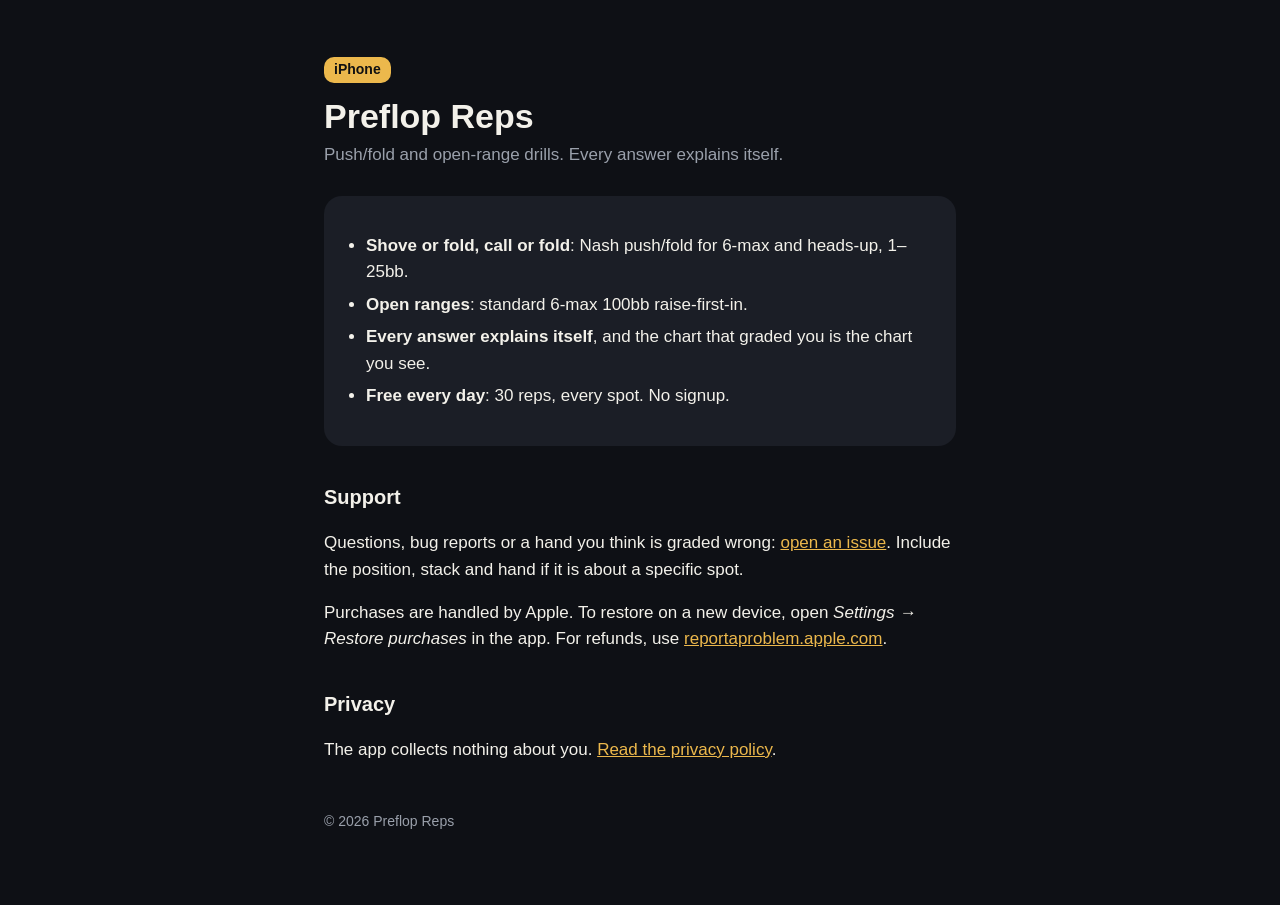
==== index.html @ ac99ff32 "Support and privacy pages for Preflop Reps Co-Authored-By: Claude Opus 5.5 <noreply@anthropic.com>" ====
<!doctype html>
<html lang="en"><head><meta charset="utf-8"><meta name="viewport" content="width=device-width,initial-scale=1">
<title>Preflop Reps — Poker Trainer</title><meta name="description" content="Preflop Reps drills push/fold and open-raise decisions with an explanation for every answer.">
<link rel="stylesheet" href="style.css"></head>
<body><main>
<span class="mark">iPhone</span>
<h1>Preflop Reps</h1>
<p class="sub">Push/fold and open-range drills. Every answer explains itself.</p>
<div class="card">
<ul>
<li><strong>Shove or fold, call or fold</strong>: Nash push/fold for 6-max and heads-up, 1–25bb.</li>
<li><strong>Open ranges</strong>: standard 6-max 100bb raise-first-in.</li>
<li><strong>Every answer explains itself</strong>, and the chart that graded you is the chart you see.</li>
<li><strong>Free every day</strong>: 30 reps, every spot. No signup.</li>
</ul>
</div>
<h2>Support</h2>
<p>Questions, bug reports or a hand you think is graded wrong: <a href="https://github.com/redkiho/preflop-reps-site/issues/new">open an issue</a>. Include the position, stack and hand if it is about a specific spot.</p>
<p>Purchases are handled by Apple. To restore on a new device, open <em>Settings → Restore purchases</em> in the app. For refunds, use <a href="https://reportaproblem.apple.com">reportaproblem.apple.com</a>.</p>
<h2>Privacy</h2>
<p>The app collects nothing about you. <a href="privacy.html">Read the privacy policy</a>.</p>
<footer>© 2026 Preflop Reps</footer>
</main></body></html>
---- style.css ----
:root{--bg:#0e1015;--card:#1b1e26;--ink:#f3f1ea;--muted:#9aa0ab;--gold:#ecb84c}
*{box-sizing:border-box}body{margin:0;background:var(--bg);color:var(--ink);font:17px/1.55 -apple-system,BlinkMacSystemFont,"SF Pro Text","Helvetica Neue",Arial,sans-serif}
main{max-width:680px;margin:0 auto;padding:56px 24px 72px}
h1{font-size:34px;line-height:1.15;margin:0 0 6px}h2{font-size:20px;margin:36px 0 8px}
.sub{color:var(--muted);margin:0 0 28px}a{color:var(--gold)}
.card{background:var(--card);border-radius:18px;padding:20px 22px;margin:18px 0}
ul{padding-left:20px}li{margin:6px 0}footer{margin-top:48px;color:var(--muted);font-size:14px}
.mark{display:inline-block;background:var(--gold);color:#111;border-radius:10px;padding:2px 10px;font-weight:700;font-size:14px;margin-bottom:14px}
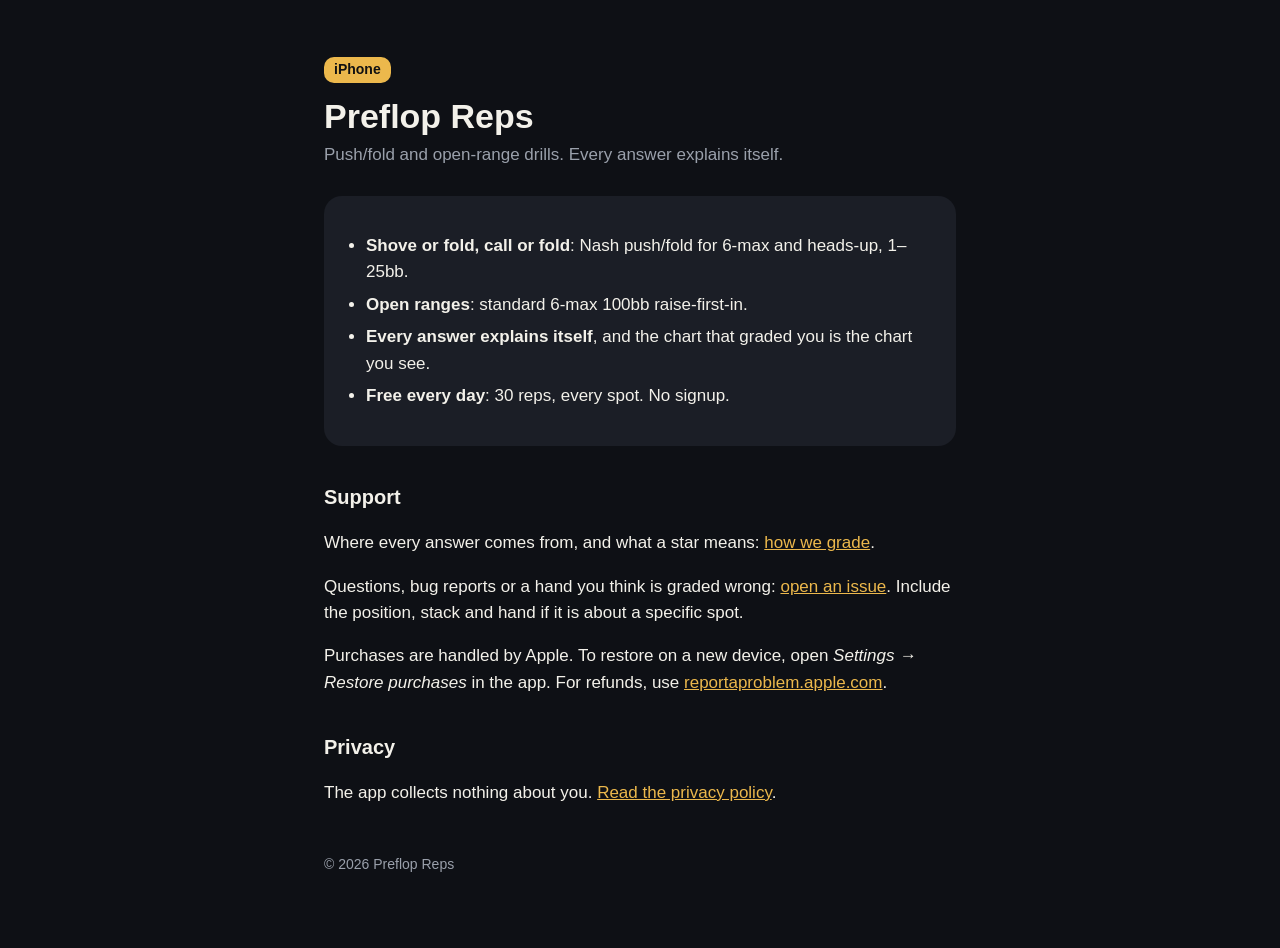
==== commit f8eaa6cb: "How we grade: where every answer comes from and what a star means (the in-app page, on the web)" ====
--- a/index.html
+++ b/index.html
@@ -15,6 +15,7 @@
 </ul>
 </div>
 <h2>Support</h2>
+<p>Where every answer comes from, and what a star means: <a href="grading.html">how we grade</a>.</p>
 <p>Questions, bug reports or a hand you think is graded wrong: <a href="https://github.com/redkiho/preflop-reps-site/issues/new">open an issue</a>. Include the position, stack and hand if it is about a specific spot.</p>
 <p>Purchases are handled by Apple. To restore on a new device, open <em>Settings → Restore purchases</em> in the app. For refunds, use <a href="https://reportaproblem.apple.com">reportaproblem.apple.com</a>.</p>
 <h2>Privacy</h2>
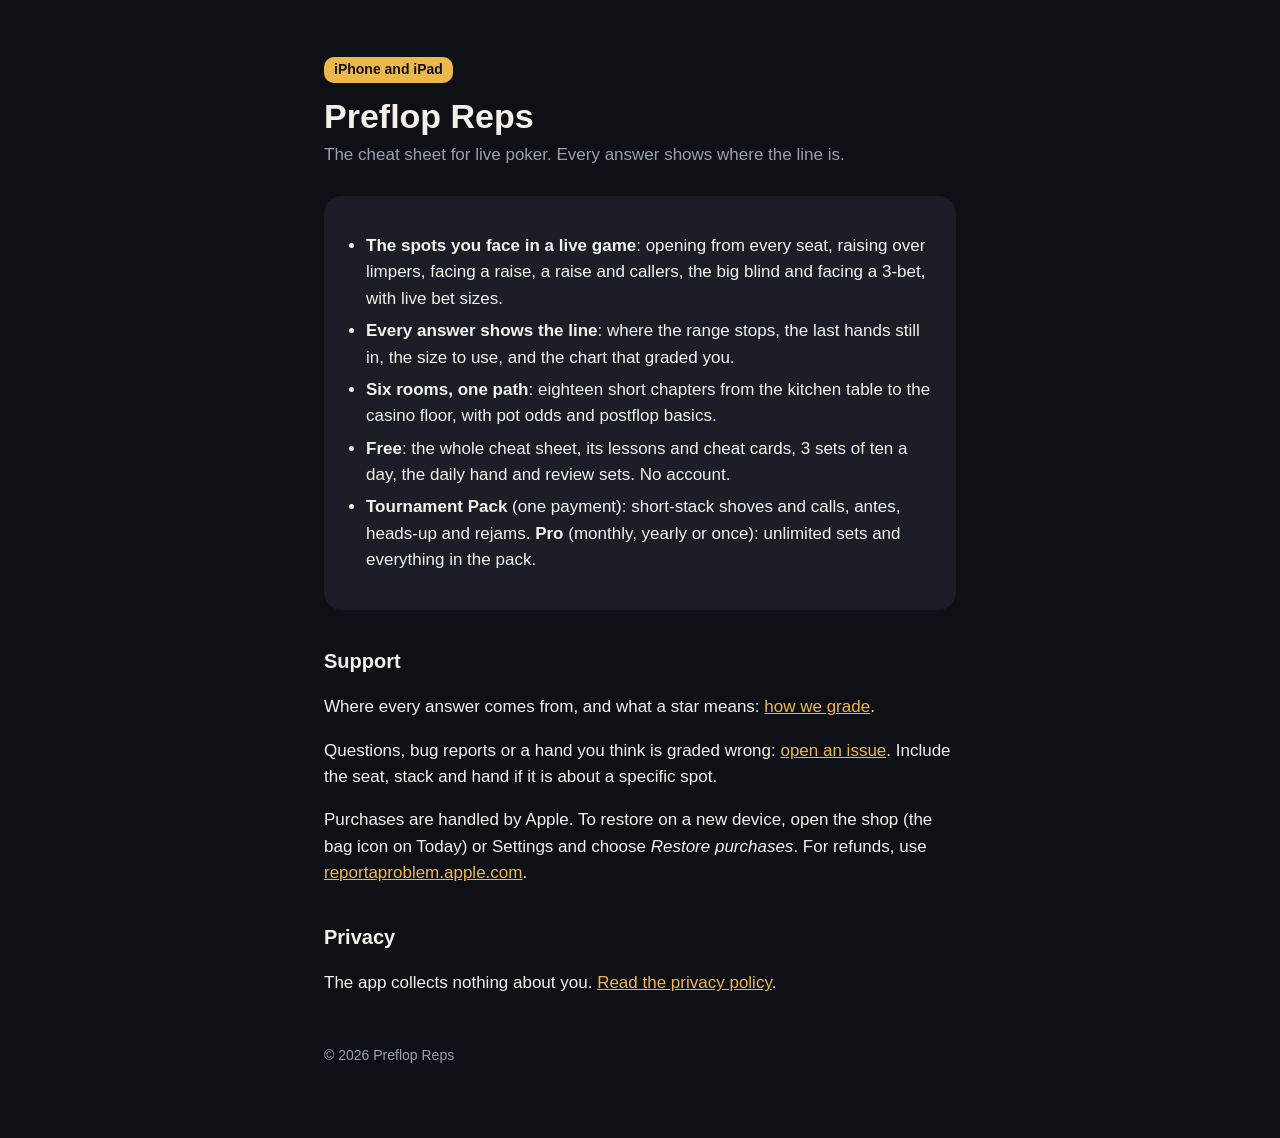
==== commit 1a85f748: "Support page describes the app as it ships (live cheat sheet, the free day, the pack and Pro; iPhone" ====
--- a/index.html
+++ b/index.html
@@ -1,23 +1,24 @@
 <!doctype html>
 <html lang="en"><head><meta charset="utf-8"><meta name="viewport" content="width=device-width,initial-scale=1">
-<title>Preflop Reps — Poker Trainer</title><meta name="description" content="Preflop Reps drills push/fold and open-raise decisions with an explanation for every answer.">
+<title>Preflop Reps — Poker Trainer</title><meta name="description" content="Preflop Reps is the cheat sheet for live poker: which hands to raise, where the line is, and how much to bet, with an explanation for every answer.">
 <link rel="stylesheet" href="style.css"></head>
 <body><main>
-<span class="mark">iPhone</span>
+<span class="mark">iPhone and iPad</span>
 <h1>Preflop Reps</h1>
-<p class="sub">Push/fold and open-range drills. Every answer explains itself.</p>
+<p class="sub">The cheat sheet for live poker. Every answer shows where the line is.</p>
 <div class="card">
 <ul>
-<li><strong>Shove or fold, call or fold</strong>: Nash push/fold for 6-max and heads-up, 1–25bb.</li>
-<li><strong>Open ranges</strong>: standard 6-max 100bb raise-first-in.</li>
-<li><strong>Every answer explains itself</strong>, and the chart that graded you is the chart you see.</li>
-<li><strong>Free every day</strong>: 30 reps, every spot. No signup.</li>
+<li><strong>The spots you face in a live game</strong>: opening from every seat, raising over limpers, facing a raise, a raise and callers, the big blind and facing a 3-bet, with live bet sizes.</li>
+<li><strong>Every answer shows the line</strong>: where the range stops, the last hands still in, the size to use, and the chart that graded you.</li>
+<li><strong>Six rooms, one path</strong>: eighteen short chapters from the kitchen table to the casino floor, with pot odds and postflop basics.</li>
+<li><strong>Free</strong>: the whole cheat sheet, its lessons and cheat cards, 3 sets of ten a day, the daily hand and review sets. No account.</li>
+<li><strong>Tournament Pack</strong> (one payment): short-stack shoves and calls, antes, heads-up and rejams. <strong>Pro</strong> (monthly, yearly or once): unlimited sets and everything in the pack.</li>
 </ul>
 </div>
 <h2>Support</h2>
 <p>Where every answer comes from, and what a star means: <a href="grading.html">how we grade</a>.</p>
-<p>Questions, bug reports or a hand you think is graded wrong: <a href="https://github.com/redkiho/preflop-reps-site/issues/new">open an issue</a>. Include the position, stack and hand if it is about a specific spot.</p>
-<p>Purchases are handled by Apple. To restore on a new device, open <em>Settings → Restore purchases</em> in the app. For refunds, use <a href="https://reportaproblem.apple.com">reportaproblem.apple.com</a>.</p>
+<p>Questions, bug reports or a hand you think is graded wrong: <a href="https://github.com/redkiho/preflop-reps-site/issues/new">open an issue</a>. Include the seat, stack and hand if it is about a specific spot.</p>
+<p>Purchases are handled by Apple. To restore on a new device, open the shop (the bag icon on Today) or Settings and choose <em>Restore purchases</em>. For refunds, use <a href="https://reportaproblem.apple.com">reportaproblem.apple.com</a>.</p>
 <h2>Privacy</h2>
 <p>The app collects nothing about you. <a href="privacy.html">Read the privacy policy</a>.</p>
 <footer>© 2026 Preflop Reps</footer>
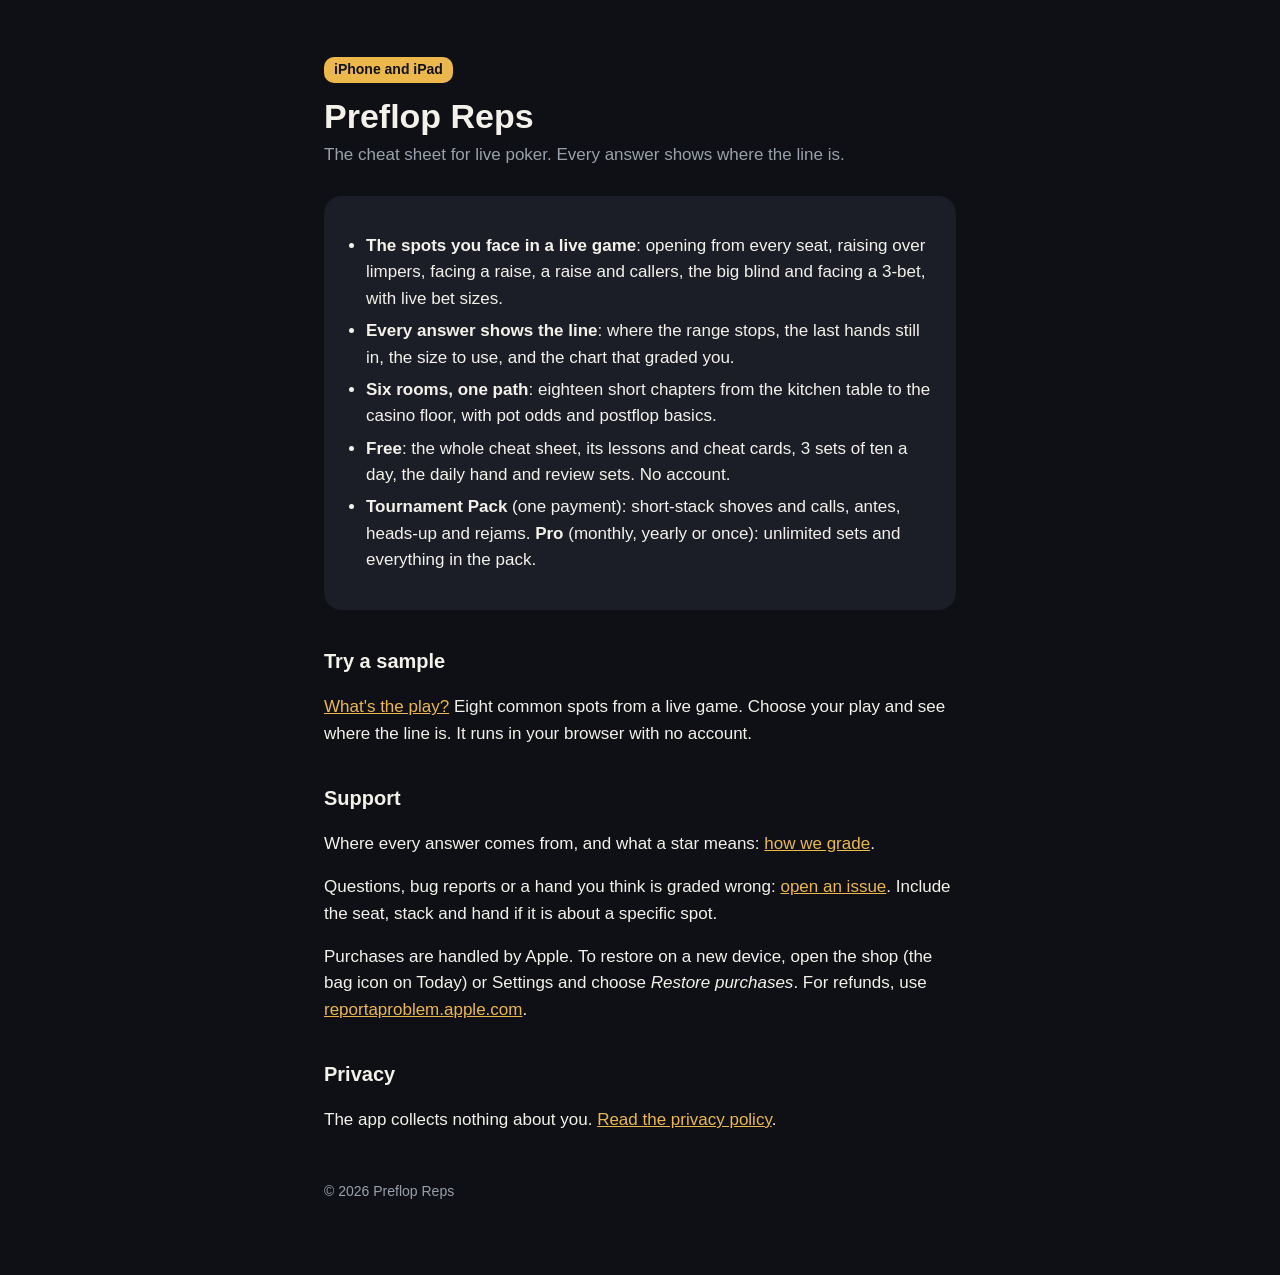
==== commit 9af61675: "Add Preflop Reps' eight-spot drill and link it from support A browser sample of eight common preflop" ====
--- a/index.html
+++ b/index.html
@@ -15,6 +15,8 @@
 <li><strong>Tournament Pack</strong> (one payment): short-stack shoves and calls, antes, heads-up and rejams. <strong>Pro</strong> (monthly, yearly or once): unlimited sets and everything in the pack.</li>
 </ul>
 </div>
+<h2>Try a sample</h2>
+<p><a href="drill/">What's the play?</a> Eight common spots from a live game. Choose your play and see where the line is. It runs in your browser with no account.</p>
 <h2>Support</h2>
 <p>Where every answer comes from, and what a star means: <a href="grading.html">how we grade</a>.</p>
 <p>Questions, bug reports or a hand you think is graded wrong: <a href="https://github.com/redkiho/preflop-reps-site/issues/new">open an issue</a>. Include the seat, stack and hand if it is about a specific spot.</p>
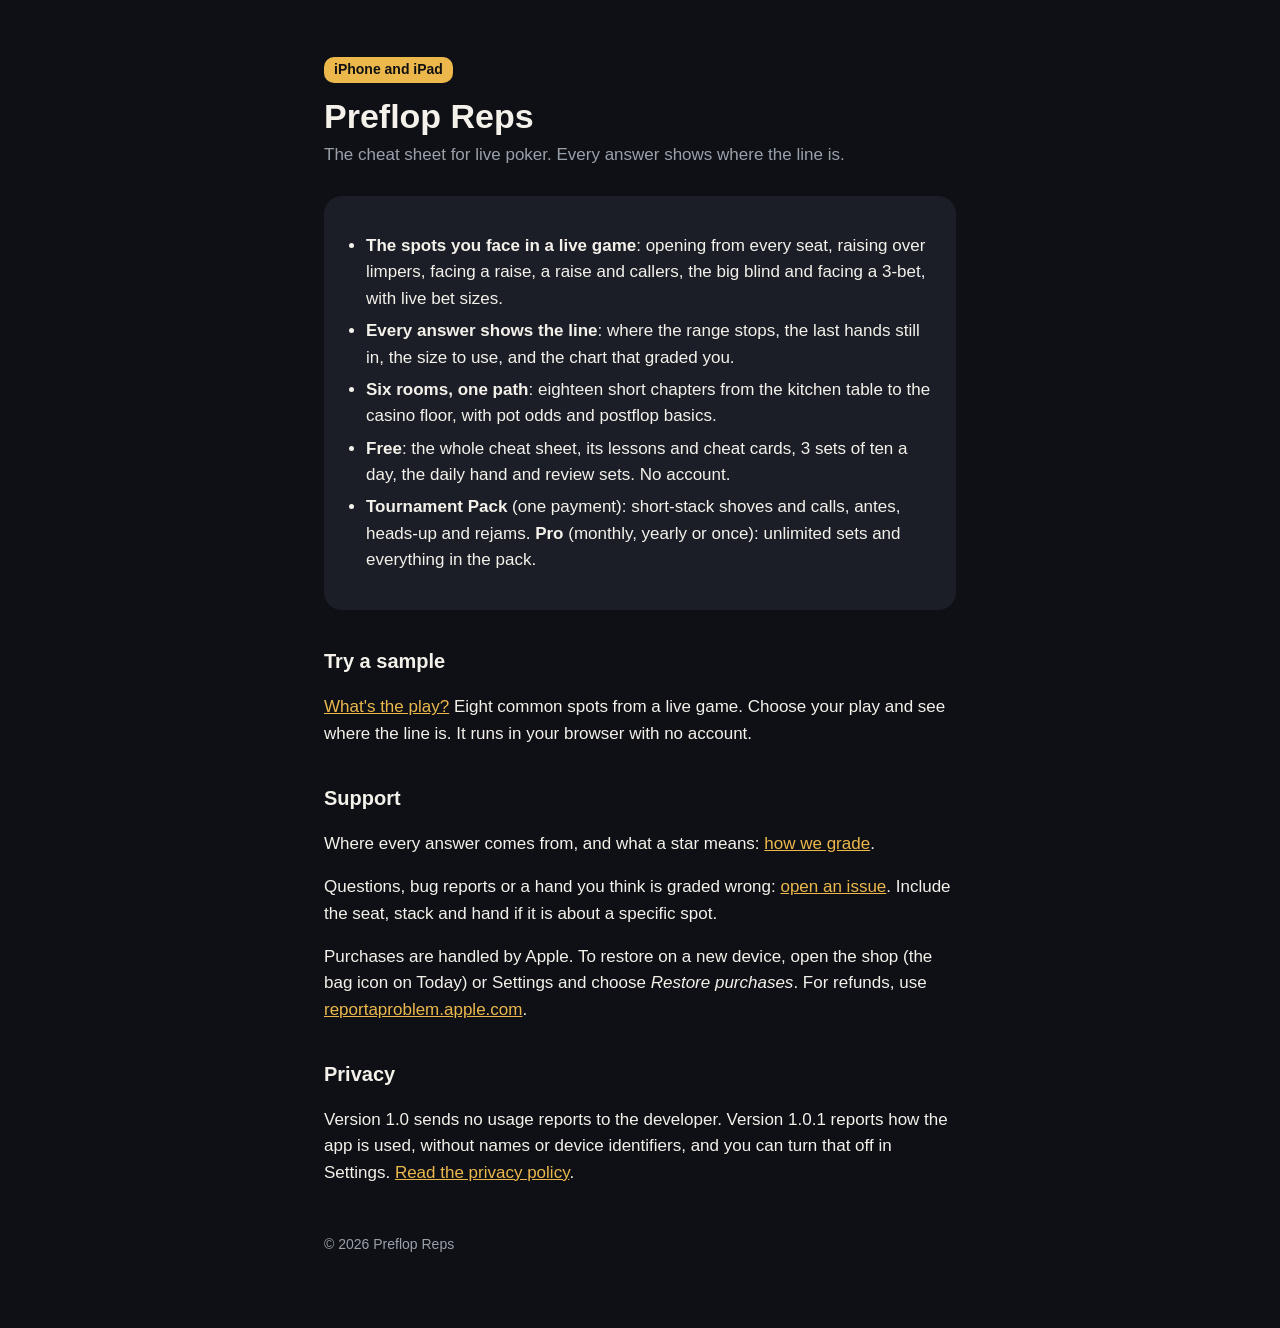
==== commit f9ef91bd: "Support page: say what each version reports, as the privacy policy does" ====
--- a/index.html
+++ b/index.html
@@ -22,6 +22,6 @@
 <p>Questions, bug reports or a hand you think is graded wrong: <a href="https://github.com/redkiho/preflop-reps-site/issues/new">open an issue</a>. Include the seat, stack and hand if it is about a specific spot.</p>
 <p>Purchases are handled by Apple. To restore on a new device, open the shop (the bag icon on Today) or Settings and choose <em>Restore purchases</em>. For refunds, use <a href="https://reportaproblem.apple.com">reportaproblem.apple.com</a>.</p>
 <h2>Privacy</h2>
-<p>The app collects nothing about you. <a href="privacy.html">Read the privacy policy</a>.</p>
+<p>Version 1.0 sends no usage reports to the developer. Version 1.0.1 reports how the app is used, without names or device identifiers, and you can turn that off in Settings. <a href="privacy.html">Read the privacy policy</a>.</p>
 <footer>© 2026 Preflop Reps</footer>
 </main></body></html>
